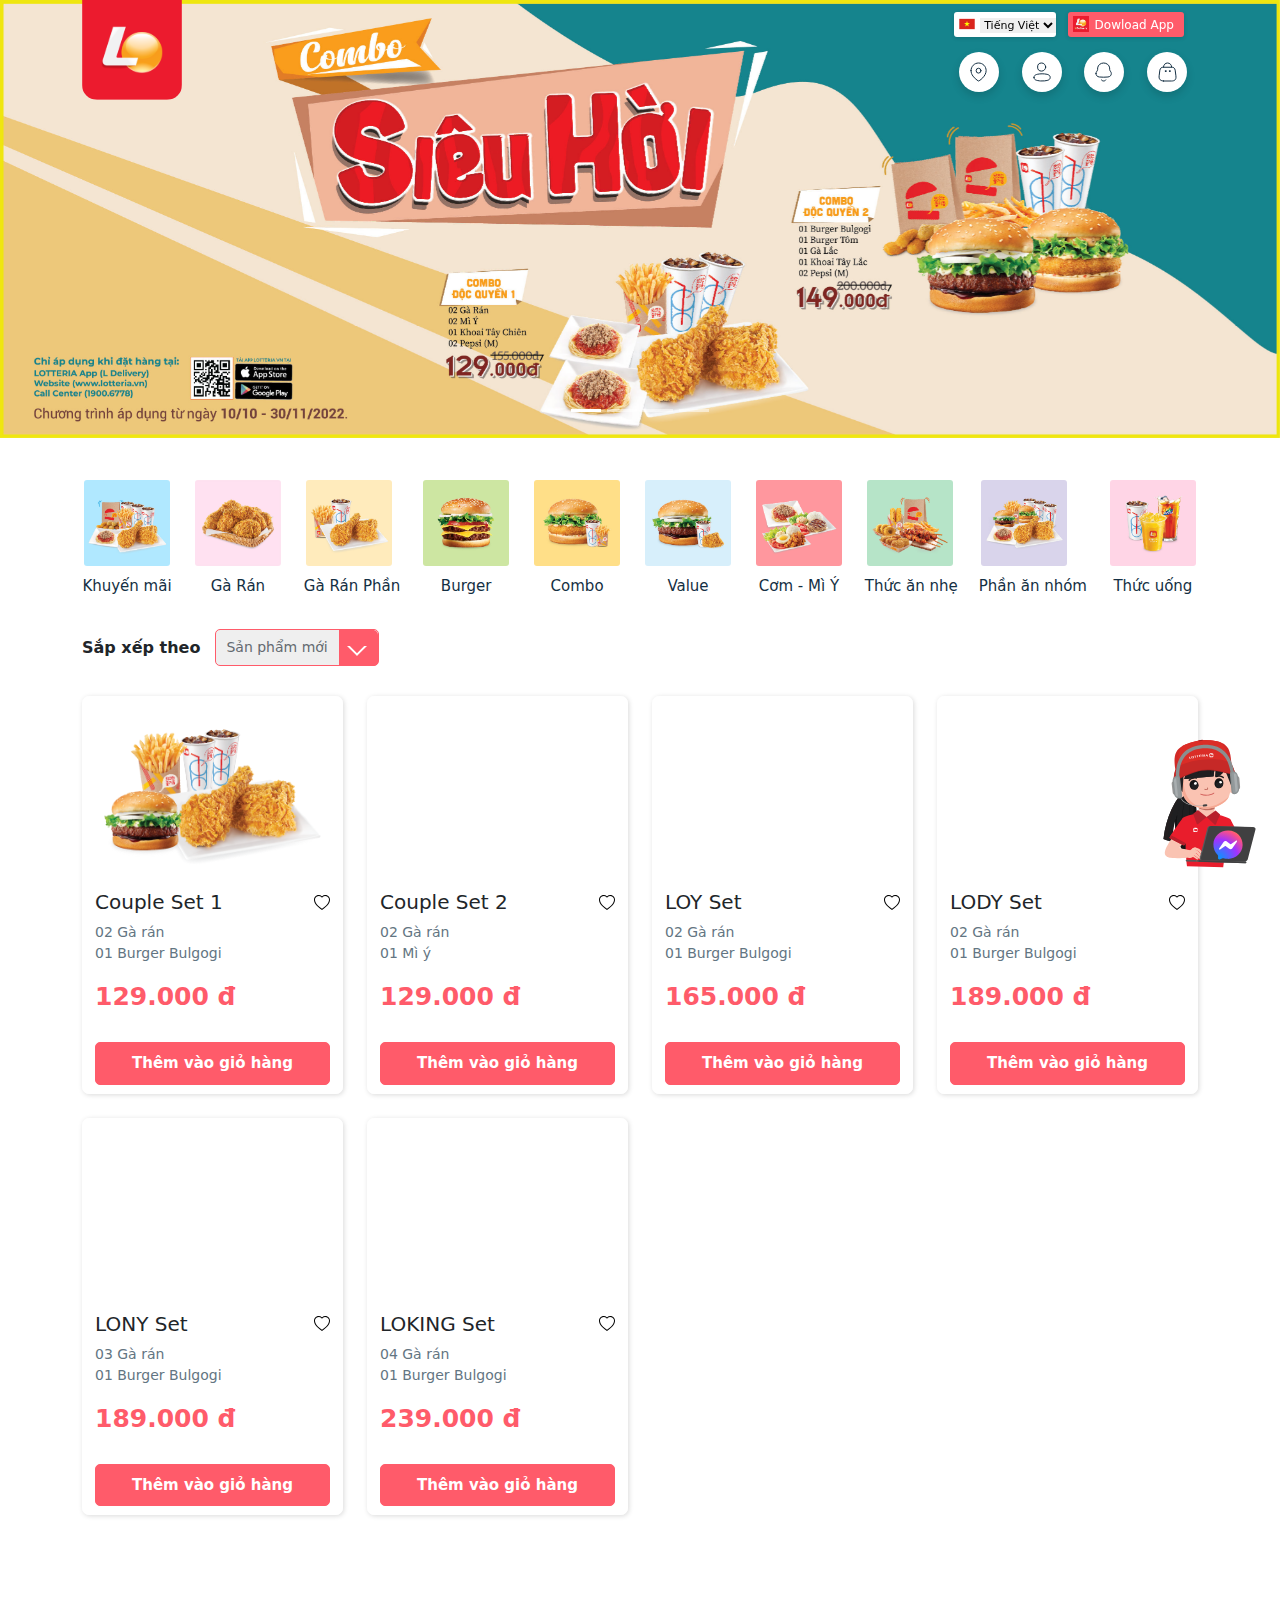
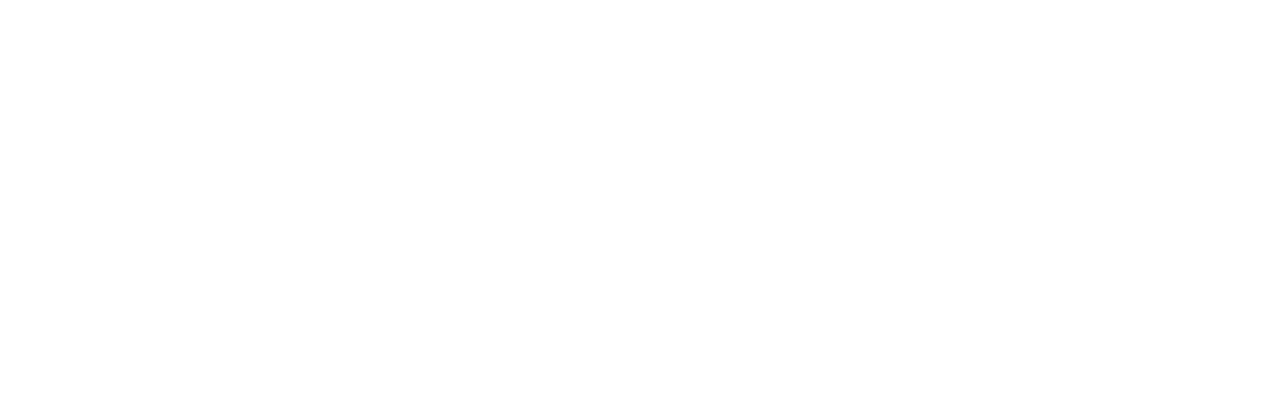
==== index.html @ f1775307 "Add all file" ====
<!DOCTYPE html>
<html lang="en">
<head>
    <meta charset="UTF-8">
    <meta http-equiv="X-UA-Compatible" content="IE=edge">
    <meta name="viewport" content="width=device-width, initial-scale=1.0">
    <title>Document</title>
    <link rel="stylesheet" href="./style.css">
    <link rel="stylesheet" href="./bootstrap.min.css">
    <link rel="stylesheet" href="https://cdn.jsdelivr.net/npm/bootstrap-icons@1.5.0/font/bootstrap-icons.css">
</head>
<body>
 <header id="header">
  <div class="header_background"></div>
  <nav class="container loteria_nav">
      <div class="logo">
        <img src="./image/lotteria_logo.svg" alt="">
      </div>
      <ul class="top-nav">
        <li class="nav-item"> <a href="">Khuyến mãi</a>
          <div class="line"></div>
        </li>
        <li class="nav-item"><a href="">Đặt hàng</a></li>
        <li class="nav-item"><a href="">Sinh nhật</a></li>
        <li class="nav-item"><a href="">Cửa hàng</a></li>
      </ul>
      <div class="right-content">
        <div class="block-language-dowload">
          <div class="vietnam">
            <img src="./image/VN-Vietnam-Flag-icon.png" alt="" class="icon_vietnam_dowload">
            <select name="" id="language">
              <option value="VietNam">Tiếng Việt</option>
              <option value="English">Tiếng Anh</option>
            </select>
          </div>
            <div class="block-dowload">
               <img src="./image/unnamed.png" alt="" class="icon_vietnam_dowload">
               <a href="#" class="dowload_app">Dowload App</a>
            </div>
        </div>
        <div class="block-info">
           <ul class="account-menu">
            <li class="menu_item">
              <a href="#">
                <span class="icon"><img src="./image/icon-pos-2.svg" alt=""></span>
              </a>
            </li>
            <li class="menu_item">
              <a href="#">
                <span class="icon"><img src="./image/icon-myaccount.svg" alt=""></span>
              </a>
            </li>
            <li class="menu_item">
              <a href="#">
                <span class="icon"><img src="./image/icon-notification.svg" alt=""></span>
              </a>
            </li>
            <li class="menu_item">
              <a href="#">
                <span class="icon"><img src="./image/icon-cart.svg" alt=""></span>
              </a>
            </li>
           </ul>
        </div>
      </div>
  </nav>
 </header>
 <!--Carousel-->
 <div id="carouselExampleIndicators" class="carousel slide" data-bs-ride="carousel">
  <ul class="carousel-indicators ">
    <li data-bs-target="#carouselExampleIndicators" data-bs-slide-to="0" class="active" aria-current="true" aria-label="Slide 1"></li>
    <li data-bs-target="#carouselExampleIndicators" data-bs-slide-to="1"  aria-label="Slide 2"></li>
    <li data-bs-target="#carouselExampleIndicators" data-bs-slide-to="2"   aria-label="Slide 3"></li>
    <li data-bs-target="#carouselExampleIndicators" data-bs-slide-to="3"  aria-label="Slide 4"></li>
  </ul>
  <div class="carousel-inner">
    <div class="carousel-item active">
      <img src="./image/1.jpg" class="d-block w-100"  alt="banner1">
    </div>
    <div class="carousel-item">
      <img src="./image/2.jpg" class="d-block w-100"  alt="banner2">
    </div>
    <div class="carousel-item">
      <img src="./image/3.jpg" class="d-block w-100"  alt="banner3">
    </div>
    <div class="carousel-item">
      <img src="./image/4.jpg" class="d-block w-100"  alt="banner4">
    </div>
  </div>
  
</div>
<!--BODY MAIN-->
<div class="main">
  <div class="container">
    <div class="inner_image ">
      <!--Image Dyamic-->
      <a href="#">
        <object data="./image/icon-staff.svg" type="image/svg+xml">
          
          <img src="./image/icon-staff.gif" alt="">

        </object>
      </a>
    </div>
    <!--Cate Menu List-->
     <div >
       <ul class="cate-menu-list">
         <li class="cate-menu-item">
          <p id="khuyenmai">
            <span class="img">
              <img src="./image/Promotion-01_1.jpg" alt="menu_1">
          </span>
          <span class="text">
            Khuyến mãi
          </span>
        </p>
         
         </li>
         <li class="cate-menu-item">
          <p id="garan">
            <span class="img">
              <img src="./image/Menu_2.jpg" alt="menu_2">
          </span>
          <span class="text">
            Gà Rán
          </span>
        </p>
         
         </li> <li class="cate-menu-item">
          <p id="garanplus">
            <span class="img">
              <img src="./image/Menu_3.jpg" alt="menu_3">
          </span>
          <span class="text">
            Gà Rán Phần
          </span>
        </p>
         
         </li> <li class="cate-menu-item">
          <p href="#" title="Burger">
            <span class="img">
              <img src="./image/Menu_4.jpg" alt="menu_4">
          </span>
          <span class="text">
            Burger
          </span>
        </p>
         
         </li> <li class="cate-menu-item">
          <p href="#" title="Combo">
            <span class="img">
              <img src="./image/Menu_5.jpg" alt="menu_5">
          </span>
          <span class="text">
            Combo
          </span>
        </p>
         
         </li> <li class="cate-menu-item">
          <p href="#" title="Value">
            <span class="img">
              <img src="./image/Menu_6.jpg" alt="menu_6">
          </span>
          <span class="text">
            Value
          </span>
        </p>
         
         </li> <li class="cate-menu-item">
          <p href="#" title="Cơm - Mì Ý">
            <span class="img">
              <img src="./image/Menu_7.jpg" alt="menu_7">
          </span>
          <span class="text">
            Cơm - Mì Ý
          </span>
        </p>
         
         </li> <li class="cate-menu-item">
          <p href="#" title="Thức ăn nhẹ">
            <span class="img">
              <img src="./image/Menu_8.jpg" alt="menu_8">
          </span>
          <span class="text">
            Thức ăn nhẹ
          </span>
        </p>
         
         </li> <li class="cate-menu-item">
          <p href="#" title="Phần ăn nhóm">
            <span class="img">
              <img src="./image/BG-Menu-05_1.jpg" alt="menu_9">
          </span>
          <span class="text">
            Phần ăn nhóm
          </span>
        </p>
         
         </li> <li class="cate-menu-item">
          <p href="#" title="Thức uống">
            <span class="img">
              <img src="./image/Menu_10.jpg" alt="menu_10">
          </span>
          <span class="text">
            Thức uống
          </span>
        </p>
         
         </li>
       </ul>
     </div>
     <div class="loteria_sort">
       <p>Sắp xếp theo</p>
       <select name="" id="" class="sort_drop">
        <option value="">Sản phẩm mới</option>
        <option value="">Tên sản phẩm</option>
       </select>
     </div>
     <div id="loading" ></div>
     <!--Product-->
     <div class="discount_item row g-4">
      <div class="col-lg-3 col-md-3 product_chicken">
          <div class="inner">
              <div class="field_img" >
                 <a href="#">
                     <img src="./image/pack-534x374px_coupleset1 (1).png" alt="">
                 </a>
              </div>
              <div class="name">
                  <h5>
                      Couple Set 1
                  </h5>
                  
                  <a href="#">
                      <img src="./image/heart.svg" alt="" class="icon_item">
                  </a>
              </div>
               <div class="description">
                  <p class="desc1">02 Gà rán</p>
                  <p class="desc2">01 Burger Bulgogi</p>
               </div>
               <p class="price">
                  129.000 đ
               </p>
               <button class="btn_add-to-cart">
                  Thêm vào giỏ hàng
               </button>
     
          </div>
      </div>
      <div class="col-lg-3 col-md-3 product_chicken">
          <div class="inner">
              <div class="field_img" >
                 <a href="#">
                     <img src="https://dscnnwjxnwl3f.cloudfront.net/media/catalog/product/p/a/pack-534x374px_coupleset2_6.png" alt="">
                 </a>
              </div>
              <div class="name">
                  <h5>
                      Couple Set 2
                  </h5>
                  
                  <a href="#">
                      <img src="./image/heart.svg" alt="" class="icon_item">
                  </a>
              </div>
               <div class="description">
                  <p class="desc1">02 Gà rán</p>
                  <p class="desc2">01 Mì ý</p>
               </div>
               <p class="price">
                  129.000 đ
               </p>
               <button class="btn_add-to-cart">
                  Thêm vào giỏ hàng
               </button>
     
          </div>
      </div>
      <div class="col-lg-3 col-md-3 product_chicken">
          <div class="inner">
              <div class="field_img" >
                 <a href="#">
                     <img src="https://dscnnwjxnwl3f.cloudfront.net/media/catalog/product/p/a/pack-534x374px_loyset_1.png" alt="">
                 </a>
              </div>
              <div class="name">
                  <h5>
                      LOY Set 
                  </h5>
                  
                  <a href="#">
                      <img src="./image/heart.svg" alt="" class="icon_item">
                  </a>
              </div>
               <div class="description">
                  <p class="desc1">02 Gà rán</p>
                  <p class="desc2">01 Burger Bulgogi</p>
               </div>
               <p class="price">
                  165.000 đ
               </p>
               <button class="btn_add-to-cart">
                  Thêm vào giỏ hàng
               </button>
     
          </div>
      </div>
      <div class="col-lg-3 col-md-3 product_chicken">
          <div class="inner">
              <div class="field_img" >
                 <a href="#">
                     <img src="https://dscnnwjxnwl3f.cloudfront.net/media/catalog/product/p/a/pack-534x374px_lodyset_2.png" alt="">
                 </a>
              </div>
              <div class="name">
                  <h5>
                      LODY Set
                  </h5>
                  
                  <a href="">
                      <img src="./image/heart.svg" alt="" class="icon_item">
                  </a>
              </div>
               <div class="description">
                  <p class="desc1">02 Gà rán</p>
                  <p class="desc2">01 Burger Bulgogi</p>
               </div>
               <p class="price">
                  189.000 đ
               </p>
               <button class="btn_add-to-cart">
                  Thêm vào giỏ hàng
               </button>
     
          </div>
      </div>
      <div class="col-lg-3 col-md-3 product_chicken">
        <div class="inner">
            <div class="field_img" >
               <a href="#">
                   <img src="https://dscnnwjxnwl3f.cloudfront.net/media/catalog/product/p/a/pack-534x374px_lonyset_1.png" alt="">
               </a>
            </div>
            <div class="name">
                <h5>
                    LONY Set
                </h5>
                
                <a href="">
                    <img src="./image/heart.svg" alt="" class="icon_item">
                </a>
            </div>
             <div class="description">
                <p class="desc1">03 Gà rán</p>
                <p class="desc2">01 Burger Bulgogi</p>
             </div>
             <p class="price">
                189.000 đ
             </p>
             <button class="btn_add-to-cart">
                Thêm vào giỏ hàng
             </button>
   
        </div>
    </div>
    <div class="col-lg-3 col-md-3 product_chicken">
      <div class="inner">
          <div class="field_img" >
             <a href="#">
                 <img src="https://dscnnwjxnwl3f.cloudfront.net/media/catalog/product/p/a/pack-534x374px_lokingset_1.png" alt="">
             </a>
          </div>
          <div class="name">
              <h5>
                  LOKING Set
              </h5>
              
              <a href="">
                  <img src="./image/heart.svg" alt="" class="icon_item">
              </a>
          </div>
           <div class="description">
              <p class="desc1">04 Gà rán</p>
              <p class="desc2">01 Burger Bulgogi</p>
           </div>
           <p class="price">
              239.000 đ
           </p>
           <button class="btn_add-to-cart">
              Thêm vào giỏ hàng
           </button>
 
      </div>
  </div>

    </div>
    
  </div>
  </div>
</div>
<!--Modal-->
<div class="modal_lotteria">
  <!--Modal_login_back-->
  <div class="modal_login_back flex">
    <div class="left_content">
     <div class="modal_form_login">
         
          <h5 class="modal_form_header ">Đăng nhập hoặc tạo tài khoản</h5>
          <div class="form_group">
            <label for="email">Số điện thoại/Email</label>
            <input type="text" id="email" name="email" placeholder="Nhập số điện thoại hoặc Email">
          </div>
         
          <button type="submit" class="btn_buy">Tiếp tục</button>
     </div>
     <div>
      <button class="btn_next">
        Mua hàng không cần tài khoản
      </button>
     </div>
     <div class="login_others">
      <p class="text">hoặc Đăng nhập bằng</p>
      <ul class="btn_list">
        <li class="btn_item">
          <button>
            <img src="./image/icons8-facebook-64.png" alt="">
            <span>FACEBOOK</span>
          </button>
         
        </li>
        <li class="btn_item">
          <button>
           <img src="./image/icons8-google-64.png" alt="">
           <span>GOOGLE</span>
          </button>
          
        </li>
        <li class="btn_item">
          <button>
            <img src="./image/icons8-apple-logo-48.png" alt="">
            <span>APPLE</span>
          </button>
   
        </li>
      </ul>
     </div>
    </div>
    <div class="right_content">
      <img src="./image/login-banner.jpg" alt="" class="right_content_img">
      
    </div>
    <button class="btn_close_1">
      <span>x</span>
    </button>
  </div>
  <!--Modal_login-->
  <div class="modal_login">
    <div class="left_content">
     <div class="modal_form_login">
          <p class="btn_back">
            
            <a href="#">
              <i class="bi bi-chevron-left"></i>
            </a>
          </p>
          <h5 class="modal_form_header">Mua hàng không cần tài khoản</h5>
          <div class="form_group">
            <label for="name">Tên người nhận hàng</label>
            <input type="text" id="name" name="name" placeholder="Tên người nhận hàng">
          </div>
          <div class="form_group">
            <label for="sdt">Số điện thoại</label>
            <input type="text" id="sdt" name="sdt" placeholder="Nhập số điện thoại của bạn">
            <button class="code">Gửi mã</button>
          </div>
          <div class="form_group">
            <label for="mxt">Mã xác thực</label>
            <input type="text" id="sdt" name="sdt" placeholder="Nhập mã xác thực">
          </div>
          <button type="submit" class="btn_buy">Tiến hành mua hàng</button>
     </div>
    </div>
    <div class="right_content">
      <img src="./image/login-banner.jpg" alt="" class="right_content_img">
      
    </div>
    <button class="btn_close_2">
      <span>x</span>
    </button>
  </div>
</div>

<script src="./bootstrap.min.js"></script>
 <script src="./main.js"></script>
</body>
</html>
---- style.css ----
:root
{
    --primary_lotteria_color:#FF5B6A;
}
::-webkit-scrollbar {
    width: 10px;
   
  }
::-webkit-scrollbar-thumb {
    background:var(--primary_lotteria_color);
   
  }
  
#header
{
    background-color:rgba(255,255,255,0.0);
    width: 100%;
    position: fixed;
    top: 0;
    /*box-shadow: 0 1px 4px rgb(0 0 0 / 15%);*/
    transition: all ease-in 0.5s;
     z-index: 3;
}
.header_background
{
    position: absolute;
    width: 100%;
    height: 100%;
    top: -100%;
    background-color: #fff;
    z-index: -1;
    animation-name: slip_up;
    animation-duration: 400ms;
    animation-iteration-count: 1;
    animation-timing-function: ease-in;
    animation-fill-mode: forwards;

}
@keyframes slip_down{
    from 
    { top:-100%;

    }
    to 
    {
       top:0;
    }

}
@keyframes slip_up
{
    from 
    { top:0;

    }
    to 
    {
       top:-100%;
    }
}

#header.sticky .header_background
{   width: 100%;
    height: 100%;
    background-color: #fff;
    animation-name: slip_down;
    animation-duration: 500ms;
    animation-iteration-count: 1;
    animation-timing-function: ease-in;
    animation-fill-mode: forwards;
    z-index: -1;
    box-shadow: 0 1px 4px rgb(0 0 0 / 15%);
    position:absolute;
}
body
{
    background-color: #fff;
    height: 2000px;
}
.loteria_nav 
{
    display: flex;
    
}

.top-nav
{
    margin: 0;
    padding: 0;
    display: flex;
    flex: 1;
}
.nav-item
{
    list-style: none;
    padding-left: 12px;
    padding-right: 12px;
    position: relative;
    
}

.nav-item a
{    display: block;
     text-decoration: none;
     font-size: 1rem;
     color:#556877;
     font-weight: 650;
     line-height: 108px;
     text-transform:uppercase;
     opacity: 0;
     transition: all ease-in 0.1s;
}
.logo img
{
 width: 100%;
 height: 100%;
 object-fit: contain;
 border-bottom-right-radius: 15px;
 border-bottom-left-radius: 15px;
}
.logo
{   width: 100px;
    height: 100px;
    transition: all ease-out 0.5s;
}
.logo.sticky
{   padding-top: 1rem;
    padding-bottom: 1rem;
    margin-right: 1.25rem;
    width: 67px;
    height: auto;
    transition: all ease-out 0.5s;
    
}
.logo.sticky img
{
    border-bottom-right-radius: 0px;
    border-bottom-left-radius: 0px;
}
#header.sticky
{
    /*background-color: #fff;*/
    /*box-shadow: 0 1px 4px rgb(0 0 0 / 15%);*/
    transition: all ease-in 0.5s;
}

#header.sticky ul li a
{
  opacity: 1;
  transition: all ease-in 0.2s;
}
.nav-item .line
{
    display: none;
    width: 80%;
    height: 2px;
    background-color: #FF5B6A;
    position: absolute;
    bottom: 0;
    
    
}
#header.sticky .nav-item .line{
    display: block;
}
#header.sticky li :hover
{
    color: #FF5B6A;
    
}
.icon_vietnam_dowload
{
width: 16px;
height: 16px;
position: relative;
margin-left: 5px;
margin-bottom: 2px;
}
.vietnam
{
    background-color: #fff;
    border-radius: 3px;
    box-shadow: 0 1px 4px rgb(0 0 0 / 15%);
    
}
#language
{   
    border: none;
    outline: none;
    font-size: 11px;
    font-weight: 500;
    
}
.block-language-dowload
{
    padding-top: 12px;
    display: flex;
    width: 250px;
    justify-content: space-around;
   
}
.dowload_app
{
    text-decoration: none;
    color: #fff;
    font-size: 12px;
    font-weight: 500;
    line-height: 24px;
     padding-right:10px ;
     
    }
.block-dowload
{
    background-color: #FF5B6A;
    border-radius: 3px;
    box-shadow: 0 1px 4px rgb(0 0 0 / 15%);
    margin-right: 8px;
}
.account-menu
{
    list-style: none;
    display: flex;
    padding:0;
    justify-content: space-around;
    margin-top: 15px;

}
.account-menu>li .icon
{   display: block;
    width: 40px;
    height: 40px;
    background-color: #fff;
    border-radius: 50%;
    box-shadow: 0 4px 8px rgb(0 0 0 / 15%);
    position: relative;
}
.account-menu>li img
{
    position: absolute;
    top:25%;
    left: 28%;
}
div.inner_image
{
width: 100px;
z-index: 10;
position: fixed;
bottom: 20px;
right: 20px;
}
div.main 
{
    margin-top: 40px;
}
/*Cate-menu-list*/
.cate-menu-list
{
    list-style: none;
    display: flex;
    justify-content: space-between;
    padding: 0;
}
.cate-menu-item:hover
{
    cursor: pointer;
}
span.img
{
   display: block;
    width: 90px;
    margin-bottom: 7px;
}
span.img img
{
    object-fit: contain;
    width: 100%;
    border: 2px solid transparent;
    border-radius: 5px;
}
.cate-menu-item.active_border span.img img 
{
    border: 2px solid #FF5B6A;
}
span.text
{
    color: #142f43;
    font-size: 15px;
    display: block;
    text-align: center;
    font-weight: 500;
}
/*Modal*/
.modal_lotteria
{
    position: fixed;
    top: 0;
    left: 0;
    bottom: 0;
    right: 0;
    background-color: rgba(0,0,0,0.4);
    z-index: 1000;
    display: none;
   
}
.open
{
    display: block;
}
.modal_login
{  
    position: absolute;
    left: 21%;
    bottom: 13%;
    display: none;
    animation: FadeIn ease-in 0.5s;
    
}
.modal_login_back
{
    display: none;
    position: absolute;
    left: 21%;
    bottom: 13%;
    animation: FadeIn ease-in-out 0.5s;
}
@keyframes FadeIn
{
    from
    {
        transform: translateY(-50px);
    }
    to
    {
        transform: translateY(0);
    }
}
.left_content
{   
    background-color: #fff;
    display: flex;
    flex-direction: column;
    padding: 24px;
    border-top-left-radius: 5px;
    border-bottom-left-radius: 5px;
    width: 400px;
    justify-content: space-around;
    flex: 1;
    
}
.modal_login_back .left_content
{
    justify-content: space-around;
}
.modal_form_header
{
    color: #304859;
}

.form_group
{
    margin-bottom: 30px;
    position: relative;
}
.form_group label 
{
    font-weight: 500;
    display: block;
    margin-bottom: 5px;
    color: #304859;
}
.form_group input
{
    width: 100%;
    height: 40px;
    padding-top: 7px;
    padding-bottom: 7px;
    padding-left: 10px;
    padding-right: 10px;
    border: 1px solid var(--primary_lotteria_color);
    outline: none;
    border-radius: 5px;
    font-weight: 500;
    color: #304859;
}

button.code
{

width: 84px;
height: 40px;
background-color: var(--primary_lotteria_color);
color: #fff;
border: none;
position: absolute;
right: 0;
border-top-right-radius: 5px;
border-bottom-right-radius: 5px;
font-weight: 500;
}
.btn_buy
{
    width: 100%;
    padding-top: 7px;
    padding-bottom: 7px;
    padding-left: 12px;
    padding-right: 12px;
    border: 1px solid var(--primary_lotteria_color);
    border-radius: 5px;
    background-color: var(--primary_lotteria_color);
    color: #fff;
    font-weight:500;
}
.btn_next
{
    width: 100%;
    padding-top: 7px;
    padding-bottom: 7px;
    padding-left: 12px;
    padding-right: 12px;
    border: 1px solid var(--primary_lotteria_color);
    border-radius: 5px;
    background-color: var(--primary_lotteria_color);
    color: #fff;
    font-weight:500;
}
.right_content
{
    width: 372px;
    
}
.right_content_img
{
    object-fit: contain;
    width: 100%;
}
.btn_close_1 , .btn_close_2
{
    width: 25px;
    height: 25px;
    border-radius: 50%;
    border:1px solid var(--primary_lotteria_color);
    background-color: var(--primary_lotteria_color);
    position: absolute;
    right: 15px;
    top: 15px;

}

.btn_close_1 span 
{
    color: white;
    font-weight: 500;
    position: absolute;
    top: -3%;
    right: 33%;
}
.btn_close_2 span 
{
    color: white;
    font-weight: 500;
    position: absolute;
    top: -3%;
    right: 33%;
}
.btn_back a 
{
    font-size: 20px;
    color: black;
}

.flex
{
    display: flex;
}
.login_others p 
{
    text-align: center;
    position: relative;
}
.login_others p::before
{
    content: '';
    display: block;
    width: 25%;
    height: 1px;
    background-color: rgba(179,179,179,0.5);
    position: absolute;
    top: 50%;
}
.login_others p::after
{
    content: '';
    display: block;
    width: 25%;
    height: 1px;
    background-color: rgba(179,179,179,0.5);
    position: absolute;
    top: 50%;
    right: 0;
}
.btn_list
{
    list-style: none;
    display: flex;
    padding: 0;
    justify-content: space-evenly;
}
.btn_item button 
{
   
    padding: 0;
    background-color: #FFF;
    border: #FFF;
    border-radius: 20px;
    padding: 15px;
    box-shadow: rgba(0,0,0,0.15) 1px 1px 3px 0px;

}
.btn_item span 
{
    display: block;
    font-size: 12px;
    padding-top: 3px;
}

.btn_item img 
{
    width: 50px;
    height: 45px;
}
/*Sort loteria*/
.loteria_sort
{
    display: flex;
    margin-bottom: 30px;
}
.sort_drop
{
margin-left: 15px;
padding: 7px 50px 7px 10px;
font-size: 14px;
outline: none;
border-radius: 5px;
border-color: var(--primary_lotteria_color);
color: #646A70;
position: relative;
background-image: url(./image/arr-down.svg);
background-repeat: no-repeat;
background-position: right 0;
-webkit-appearance: none;
-moz-appearance: none;
appearance: none;
}

.loteria_sort p
{
    margin: 0;
    line-height: 37px;
    font-weight: 630;
}
/*Product grid*/
div.field_img
{
height: 181px;
}
.field_img img 
{
    object-fit: contain;
    width: 100%;
    max-height: 100%;
}
.inner
{
    border: 1px solid #fff;
    box-shadow: 1px 1px 5px rgb(0 0 0 / 15%);
    border-radius: 7px;
    padding-top: 12px;
    padding-left: 12px;
    padding-right: 12px;
    padding-bottom: 8px;
   
}
.name
{
    display: flex;
    justify-content: space-between;
}
h5
{
    font-size: 17px;
    line-height: 25px;
}
/* creating css loader */

#loading {
    
    width: 100px;
    height: 100px;
    border: 5px solid #f3f3f3;
    border-top: 6px solid #ff5b6a;
    border-radius: 100%;
    margin: auto;
    margin-top: 20px;
    display: none;
    animation: spin 1s infinite linear;
    
}
#loading.display {
    display: block;
}
@keyframes spin {
    from {
        transform: rotate(0deg);
    }
    to {
        transform: rotate(360deg);
    }
}
.desc1 , .desc2 
{
margin: 0;
font-size: 14px;
color: #637582;
}
.description
{
    margin-bottom: 20px;
}
.price
{
   
    color: #ff5b6a;
    font-weight: 700;
    font-size: 25px;
    line-height: 100%;
    margin-bottom: 5px
}
.btn_add-to-cart
{
    padding: 9px 12px 9px 12px;
    color: #fff;
    background-color: #ff5b6a;
    width: 100%;
    border: 1px solid #ff5b6a;
    border-radius: 5px;
    font-weight: 600;
    font-size: 15px;
    margin-top: 28px;
    
}
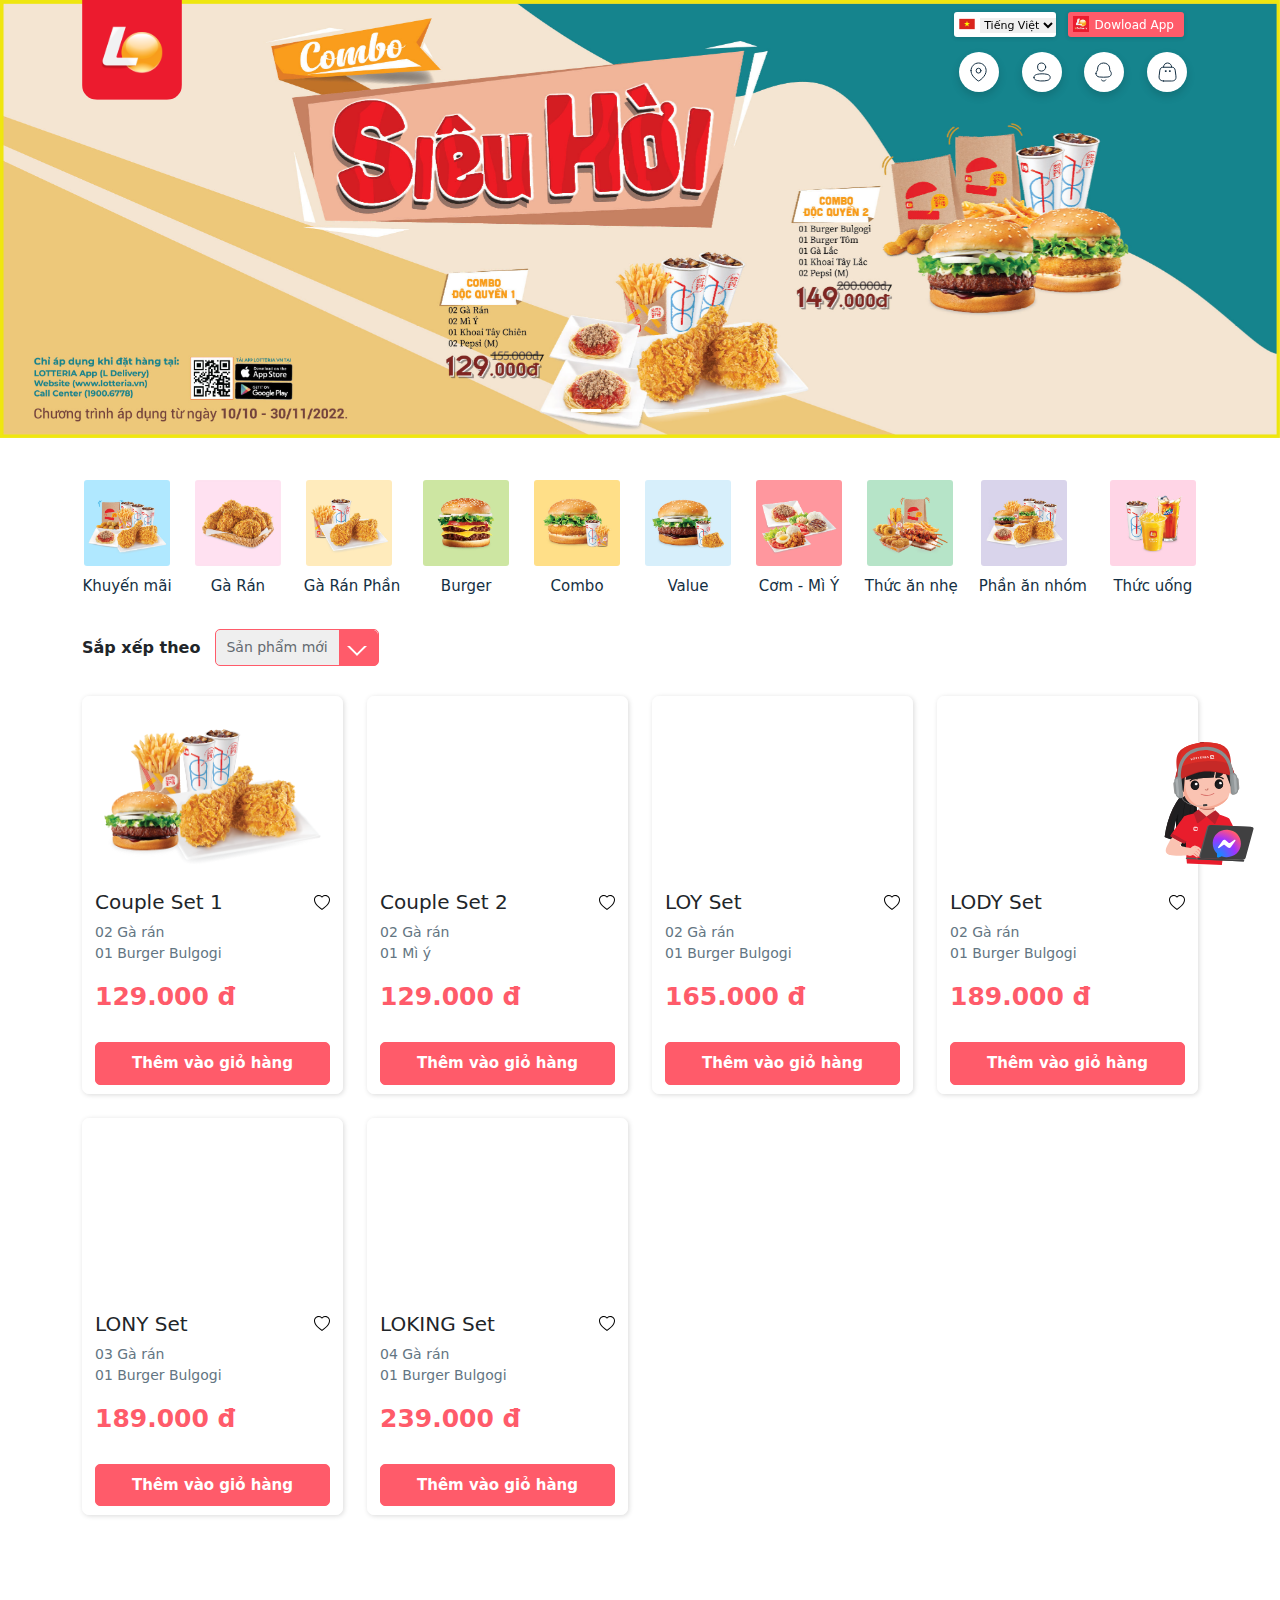
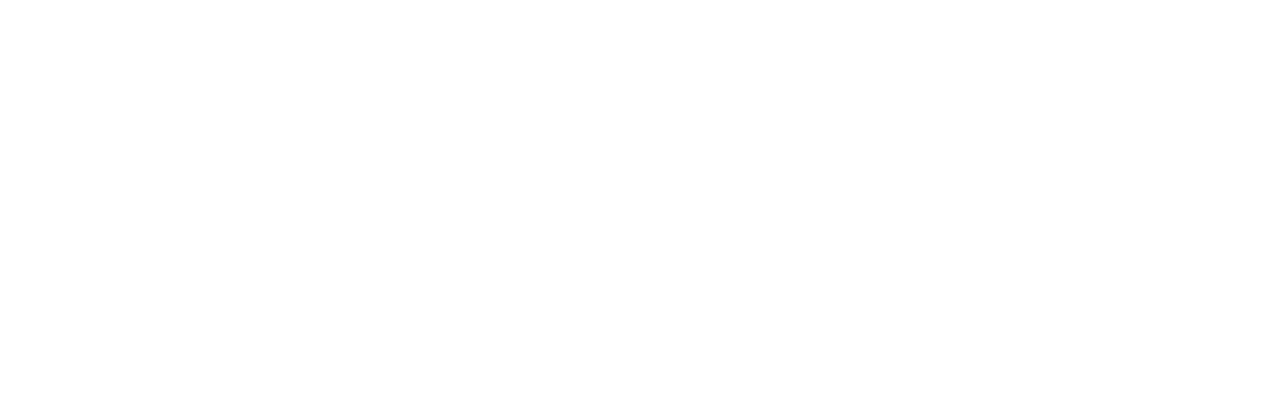
==== commit 7c0de362: "Test Branch" ====
--- a/index.html
+++ b/index.html
@@ -494,4 +494,5 @@
 <script src="./bootstrap.min.js"></script>
  <script src="./main.js"></script>
 </body>
+<!--Hellooo-->
 </html>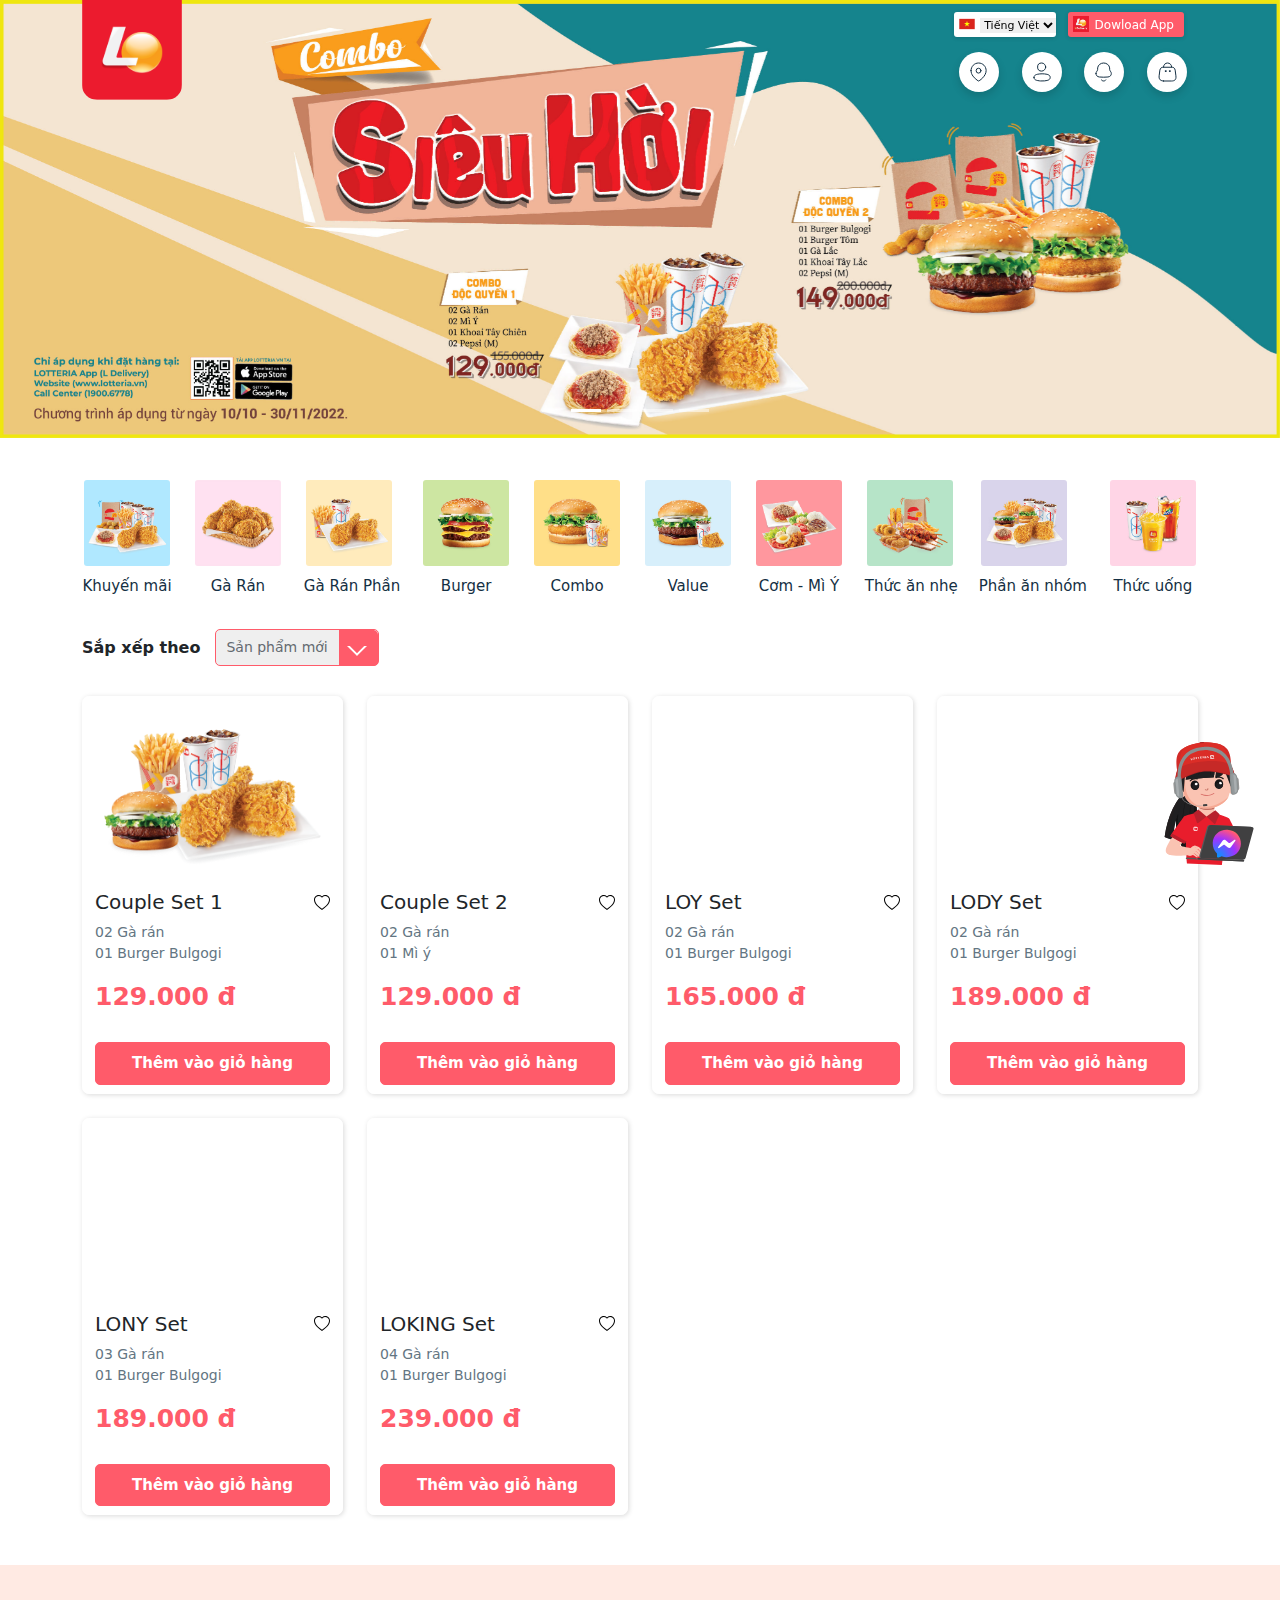
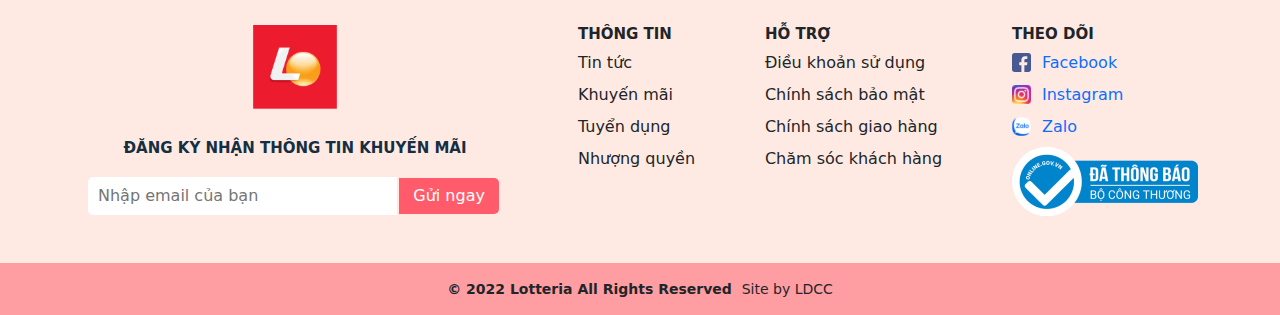
==== commit 6e853bbb: "update footer and add image" ====
--- a/index.html
+++ b/index.html
@@ -398,7 +398,82 @@
     
   </div>
   </div>
-</div>
+  <footer>
+    <div class="  info-lotteria">
+      <div class="container upper">
+        <div class="subcrible-form">
+          <p class="logo-footer">
+            <img src="./image/lotteria_logo.svg" alt="">
+          </p>
+          <h5 class="subcrible-for-discount">
+           ĐĂNG KÝ NHẬN THÔNG TIN KHUYẾN MÃI
+          </h5>
+          <div class="form-input-footer">
+            <input type="email" placeholder="Nhập email của bạn">
+            <span >
+              <button class="btn_submit_footer"> Gửi ngay</button>
+            </span>
+          </div>
+        </div>
+        
+          <div class="footer-item">
+            <h5 class="item-header">
+             THÔNG TIN
+            </h5>
+            <ul class="info">
+              <li class="footer_item">Tin tức</li>
+              <li class="footer_item">Khuyến mãi</li>
+              <li class="footer_item">Tuyển dụng</li>
+              <li class="footer_item">Nhượng quyền</li>
+           </ul>
+          </div>
+          <div class="footer-item">
+            <h5 class="item-header">
+              HỖ TRỢ
+            </h5>
+            <ul class="support">
+              <li class="footer_item">Điều khoản sử dụng</li>
+              <li class="footer_item">Chính sách bảo mật</li>
+              <li class="footer_item">Chính sách giao hàng</li>
+              <li class="footer_item">Chăm sóc khách hàng</li>
+            </ul>
+          </div>
+          <div class="footer-item">
+            <h5 class="item-header">THEO DÕI</h5>
+            <ul class="track">
+              <li class="footer_item">
+                <a href="#" class="track-icon face">
+                  Facebook
+                </a>
+                
+              </li>
+              <li class="footer_item">
+                <a href="#" class="track-icon insta">
+                  Instagram
+                </a>
+               
+              </li>
+              <li class="footer_item">
+                <a href="#" class="track-icon zalo">
+                  Zalo
+                </a>
+                
+              </li>
+              <img src="./image/bct.png" alt="">
+            </ul>
+          </div>
+       
+        
+      </div>
+    </div>
+    <div class="copy-right">
+    <strong>
+      © 2022 Lotteria All Rights Reserved    
+    </strong>
+        Site by LDCC
+    </div>
+  </footer>
+
 <!--Modal-->
 <div class="modal_lotteria">
   <!--Modal_login_back-->
--- a/style.css
+++ b/style.css
@@ -75,7 +75,7 @@
 body
 {
     background-color: #fff;
-    height: 2000px;
+    
 }
 .loteria_nav 
 {
@@ -251,6 +251,7 @@
 div.main 
 {
     margin-top: 40px;
+    margin-bottom: 50px;
 }
 /*Cate-menu-list*/
 .cate-menu-list
@@ -648,3 +649,114 @@
     margin-top: 28px;
     
 }
+/*footer*/
+.info-lotteria
+{
+    
+   
+    padding: 30px 15px 30px 15px;
+    justify-content: space-between;
+    
+}
+.subcrible-for-discount
+{
+    font-weight: 700;
+    font-size: 15px;
+    color: #142F43;
+    text-align: center;
+    margin-bottom: 12px;
+}
+footer
+{
+    padding: 30px 0px 0px 0px;
+    background-color: #ffeae3;
+
+}
+.support,.info,.track
+{
+    list-style: none;
+}
+.track-icon
+{
+    text-decoration: none;
+    background-repeat: no-repeat;
+    padding-left: 30px;
+    background-position: left 0;
+}
+.face
+{
+    background-image: url(./image/icon-fb-2.svg);
+   
+}
+.insta
+{
+    background-image: url(./image/icon-instagram.svg);
+}
+.zalo
+{
+    background-image: url(./image/icon-zalo.svg);
+}
+.upper
+{
+    display: flex;
+    justify-content: space-between;
+}
+.form-input-footer
+{
+    padding: 8px 6px 8px 6px;
+  
+}
+.form-input-footer input
+{
+    padding: 7px 99px 7px 10px;
+    outline: none;
+    border: none;
+    border-top-left-radius: 5px;
+    border-bottom-left-radius: 5px;
+    
+}
+.btn_submit_footer
+{
+    width: 100px;
+    border: none;
+    font-size: 16px;
+    background-color: var(--primary_lotteria_color);
+    color: #fff;
+    padding: 6px;
+    font-weight: 500;
+    position: relative;
+    left: -3px;
+    border-top-right-radius: 5px;
+    border-bottom-right-radius: 5px;
+    
+}
+.logo-footer 
+{
+ text-align: center;
+ margin-bottom: 30px;
+}
+.info,.support,.track
+{
+    padding: 0;
+}
+.footer_item
+{
+    margin-bottom: 8px;
+
+}
+.item-header
+{
+    font-size: 15px;
+    font-weight: 700;
+}
+.copy-right
+{
+    background: #ff9ea2;
+    font-size: 14px;
+    text-align: center;
+    padding: 16px 15px 15px;
+}
+strong
+{
+    margin-right: 5px;
+}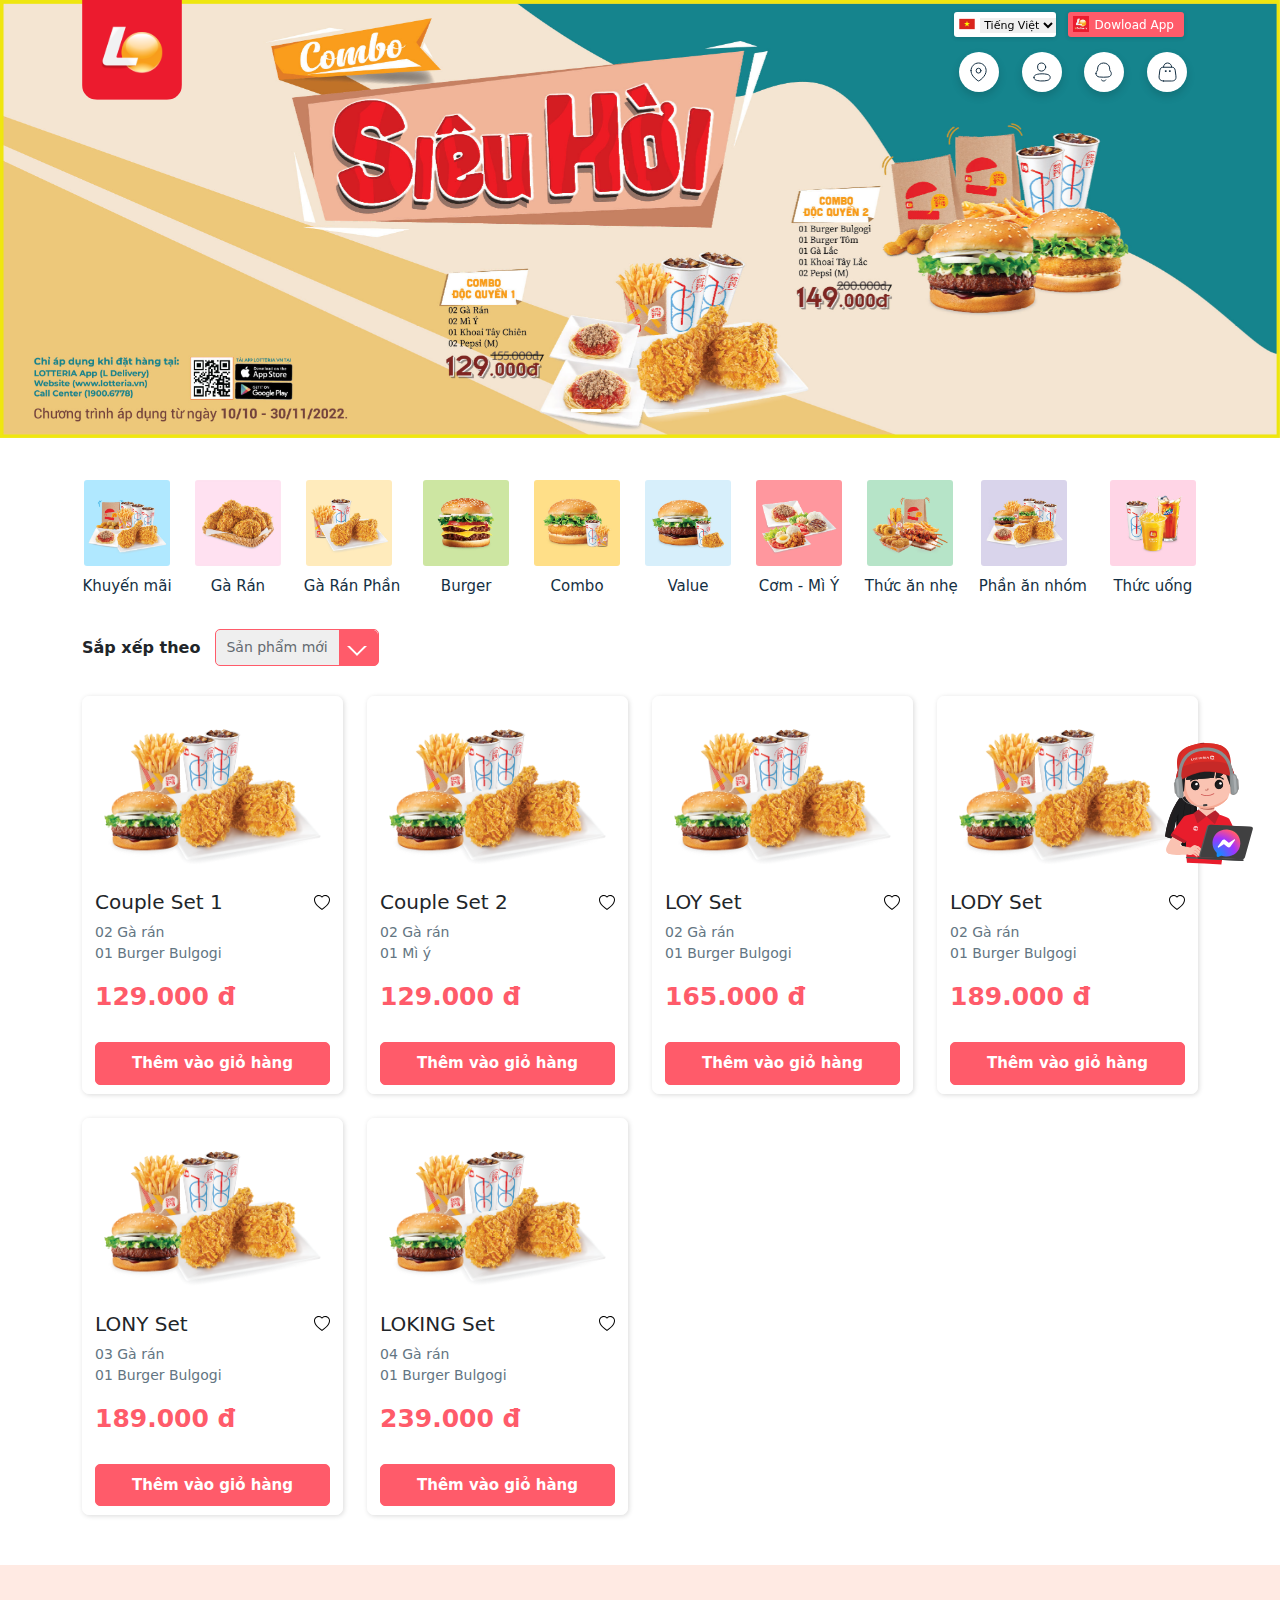
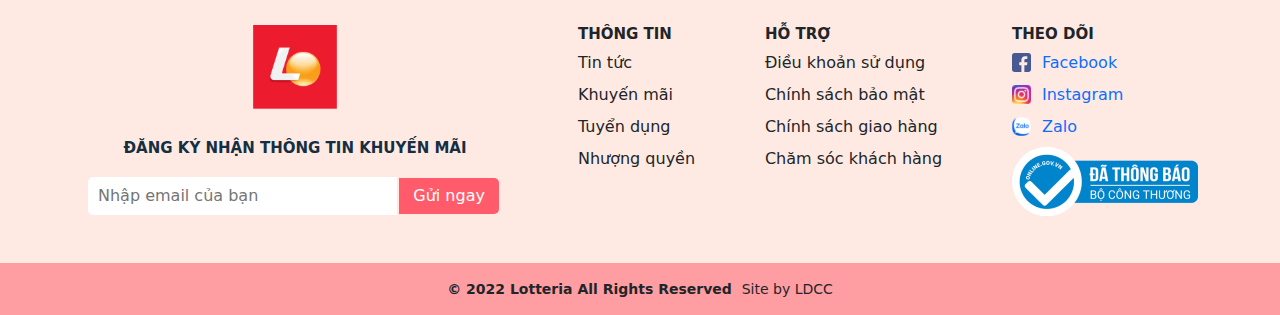
==== commit 149275e5: "add all file firstime" ====
--- a/index.html
+++ b/index.html
@@ -6,6 +6,7 @@
     <meta name="viewport" content="width=device-width, initial-scale=1.0">
     <title>Document</title>
     <link rel="stylesheet" href="./style.css">
+    <link rel="stylesheet" href="https://cdnjs.cloudflare.com/ajax/libs/font-awesome/6.2.1/css/all.min.css">
     <link rel="stylesheet" href="./bootstrap.min.css">
     <link rel="stylesheet" href="https://cdn.jsdelivr.net/npm/bootstrap-icons@1.5.0/font/bootstrap-icons.css">
 </head>
@@ -45,20 +46,123 @@
                 <span class="icon"><img src="./image/icon-pos-2.svg" alt=""></span>
               </a>
             </li>
-            <li class="menu_item">
+            <li class="menu_item drop_menu">
               <a href="#">
                 <span class="icon"><img src="./image/icon-myaccount.svg" alt=""></span>
               </a>
+              <div class="block_infomation none">
+                <ul class="infomation_list">
+                  <li>
+                    
+                    <a href="#" class="account_infomation">
+                      <img src="./image/icon-account-2.svg" alt="" class="infomation_list_icon">
+                      Thông tin tài khoản 
+                    </a>
+                  </li>
+                  <li>
+                    
+                    <a href="#" class="shipping_address">
+                      <img src="./image/icon-pos-2.svg" alt="" class="infomation_list_icon">
+                      Địa chỉ giao hàng
+                    </a>
+                  </li>
+                  <li>
+                    
+                    <a href="#" class="order_history">
+                      <img src="./image/icon-history.svg" alt="" class="infomation_list_icon">
+                      Lịch sử đơn hàng
+                    </a>
+                  </li>
+                  <li>
+                    
+                    <a href="#" class="my_menu">
+                      <img src="./image/icon-save-2.svg" alt="" class="infomation_list_icon">
+                      Thực đơn của tôi
+                    </a>
+                  </li>
+                  <li>
+                    
+                    <a href="#" class="account_infomation">
+                      <img src="./image/icon-help.svg" alt="" class="infomation_list_icon">
+                      Hỗ trợ
+                    </a>
+                  </li>
+                  <li>
+                   
+                    <a href="#" class="account_infomation">
+                      <img src="./image/icon-logout.svg" alt="" class="infomation_list_icon">
+                      Đăng xuất
+                    </a>
+                  </li>
+                  
+                </ul>
+              </div>
             </li>
             <li class="menu_item">
               <a href="#">
                 <span class="icon"><img src="./image/icon-notification.svg" alt=""></span>
               </a>
             </li>
-            <li class="menu_item">
+            <li class="menu_item drop_dow_cart">
               <a href="#">
                 <span class="icon"><img src="./image/icon-cart.svg" alt=""></span>
               </a>
+              <div class="cart_content none">
+               
+                  <div class="cart_list">
+                      <ul>
+                        <!-- <li class="cart_item">
+                             <button class="btn_delete_cart_item">
+                              
+                             </button>
+                             <div class="field_img_cart">
+                              <a href="">
+                                <img src="./image/pack-534x374px_coupleset1 (1).png" alt="">
+                              </a>
+                             </div>
+                             <div class="field_info">
+                                   <p class="field_name">Combo 119.000 đ</p>
+                                   <div class="field_price">
+                                    <span class="current_price">119000</span>
+                                    <span>đ x</span>
+                                    <span class="quantity">1</span>
+                                   </div>
+                             </div>
+                             
+                        </li>
+                        <li class="cart_item">
+                          <button class="btn_delete_cart_item">
+                           
+                          </button>
+                          <div class="field_img_cart">
+                           <a href="">
+                             <img src="./image/pack-534x374px_coupleset1 (1).png" alt="">
+                           </a>
+                          </div>
+                          <div class="field_info">
+                                <p class="field_name">Combo 149.000 đ</p>
+                                <div class="field_price">
+                                 <span class="current_price">149000</span>
+                                 <span>đ x</span>
+                                 <span class="quantity">2</span>
+                                </div>
+                          </div>
+                          
+                     </li>
+                    -->
+                      </ul>
+                  </div>
+                  <div class="total">
+                       <p>
+                        Tổng cộng
+                       </p>
+                       <div class="total_number">
+                        <span class="total_money">0.0đ</span>
+                        
+                       </div>
+                  </div>
+                  <button class="pay">THANH TOÁN</button>
+              </div>
             </li>
            </ul>
         </div>
@@ -252,7 +356,7 @@
           <div class="inner">
               <div class="field_img" >
                  <a href="#">
-                     <img src="https://dscnnwjxnwl3f.cloudfront.net/media/catalog/product/p/a/pack-534x374px_coupleset2_6.png" alt="">
+                     <img src="./image/pack-534x374px_coupleset1 (1).png" alt="">
                  </a>
               </div>
               <div class="name">
@@ -281,7 +385,7 @@
           <div class="inner">
               <div class="field_img" >
                  <a href="#">
-                     <img src="https://dscnnwjxnwl3f.cloudfront.net/media/catalog/product/p/a/pack-534x374px_loyset_1.png" alt="">
+                     <img src="./image/pack-534x374px_coupleset1 (1).png" alt="">
                  </a>
               </div>
               <div class="name">
@@ -310,7 +414,7 @@
           <div class="inner">
               <div class="field_img" >
                  <a href="#">
-                     <img src="https://dscnnwjxnwl3f.cloudfront.net/media/catalog/product/p/a/pack-534x374px_lodyset_2.png" alt="">
+                     <img src="./image/pack-534x374px_coupleset1 (1).png" alt="">
                  </a>
               </div>
               <div class="name">
@@ -339,7 +443,7 @@
         <div class="inner">
             <div class="field_img" >
                <a href="#">
-                   <img src="https://dscnnwjxnwl3f.cloudfront.net/media/catalog/product/p/a/pack-534x374px_lonyset_1.png" alt="">
+                   <img src="./image/pack-534x374px_coupleset1 (1).png" alt="">
                </a>
             </div>
             <div class="name">
@@ -368,7 +472,7 @@
       <div class="inner">
           <div class="field_img" >
              <a href="#">
-                 <img src="https://dscnnwjxnwl3f.cloudfront.net/media/catalog/product/p/a/pack-534x374px_lokingset_1.png" alt="">
+                 <img src="./image/pack-534x374px_coupleset1 (1).png" alt="">
              </a>
           </div>
           <div class="name">
@@ -570,4 +674,18 @@
  <script src="./main.js"></script>
 </body>
 <!--Hellooo-->
-</html>+</html>
+
+
+
+
+
+
+
+
+
+
+
+
+
+
--- a/style.css
+++ b/style.css
@@ -1,6 +1,7 @@
 :root
 {
-    --primary_lotteria_color:#FF5B6A;
+    --primary_lotteria_color:#ff5b6a;
+    /*FF5B6A*/
 }
 ::-webkit-scrollbar {
     width: 10px;
@@ -163,11 +164,11 @@
 #header.sticky .nav-item .line{
     display: block;
 }
-#header.sticky li :hover
+/*#header.sticky li :hover
 {
     color: #FF5B6A;
     
-}
+}*/
 .icon_vietnam_dowload
 {
 width: 16px;
@@ -234,7 +235,7 @@
     box-shadow: 0 4px 8px rgb(0 0 0 / 15%);
     position: relative;
 }
-.account-menu>li img
+.menu_item>a img
 {
     position: absolute;
     top:25%;
@@ -759,4 +760,167 @@
 strong
 {
     margin-right: 5px;
+}
+/*Accoung info*/
+.block_infomation
+{   width: 255px;
+    position: absolute;
+    z-index: 20;
+    background-color: #fff;
+    box-shadow: 0 3px 7px rgba( 0 0 0 / 35%) ;
+    border-radius: 15px;
+    right: 0;
+    left: -103px;
+    top: 166%;
+}
+.none 
+{
+    display: none;
+}
+.block_infomation::after
+{
+    content: "";
+    width: 0;
+    height: 0;
+    border: 10px solid transparent;
+    border-bottom: 10px solid #fff;
+    position: absolute;
+    top:-20px;
+    left: 45%;
+}
+.infomation_list
+{   
+    list-style: none;
+    padding:0;
+    padding: 15px;
+}
+
+.infomation_list li 
+{
+    display: flex;
+}
+.infomation_list a 
+{
+    text-decoration: none;
+    color: #666666;
+    padding: 10px 0 10px 32px;
+    cursor: pointer;
+    display: block;
+    position: relative;
+}
+.infomation_list a:hover 
+{   
+    color: #666666;
+}
+.infomation_list_icon
+{
+    position: absolute;
+    left:0px;
+    top: 9px;
+    min-width: 22px;
+}
+.menu_item.drop_menu
+{
+    position:relative;
+
+}
+/*Cart*/
+.cart_content
+{   
+    width: 396px;
+    position:absolute;
+    z-index: 3;
+    background-color: #ffffffff;
+    box-shadow: 0 3px 7px rgba( 0 0 0 / 35%) ;
+    border-radius: 15px;
+    right: -28px;
+    top: 166%;
+}
+.drop_dow_cart
+{
+    position: relative;
+}
+.cart_list ul 
+{
+    list-style-type: none;
+    padding: 0;
+}
+.btn_delete_cart_item
+{   margin-top: 10px;
+    width: 20px;
+    height: 20px;
+    outline: none;
+    border: none;
+    float: right;
+    margin-right: 10px;
+    padding: 0;
+    background: url(./image/icon-delete.svg) 0 0 no-repeat;
+}
+.cart_list
+{
+    padding: 15px;
+   
+}
+.cart_item 
+{   padding-top: 15px;
+    padding-bottom: 15px;
+    border-bottom: 1px solid #cccc;
+}
+div.field_img_cart
+{
+    float: left;
+    margin-right: 15px;
+}
+div.field_img_cart img
+{
+ width: 60px;
+}
+.field_name
+{
+    margin: 0;
+    color: #142f43;
+    font-weight: 500;
+}
+.total 
+{
+    display: flex;
+    justify-content: space-between;
+    margin-top: 10px;
+}
+.total p 
+{
+    font-weight: bold;
+    padding-left: 15px;
+}
+.total_money
+{
+    display: block;
+    color: var(--primary_lotteria_color);
+    font-size: 20px;
+    font-weight: bold;
+    padding-right: 15px;
+}
+button.pay
+{
+   width:100%;
+   outline: none;
+   border:none;
+   background-color: var(--primary_lotteria_color);
+   padding:19px 15px 19px 15px;
+   border-bottom-left-radius: 10px;
+   border-bottom-right-radius: 10px;
+   color: #fff;
+   font-size: 15px;
+   font-weight: bold;
+}
+.cart_content::after
+{
+    content: "";
+    width: 0;
+    height: 0;
+    border: 10px solid transparent;
+    border-bottom: 10px solid #fff;
+    position: absolute;
+    top:-20px;
+    left: 85%;
 }